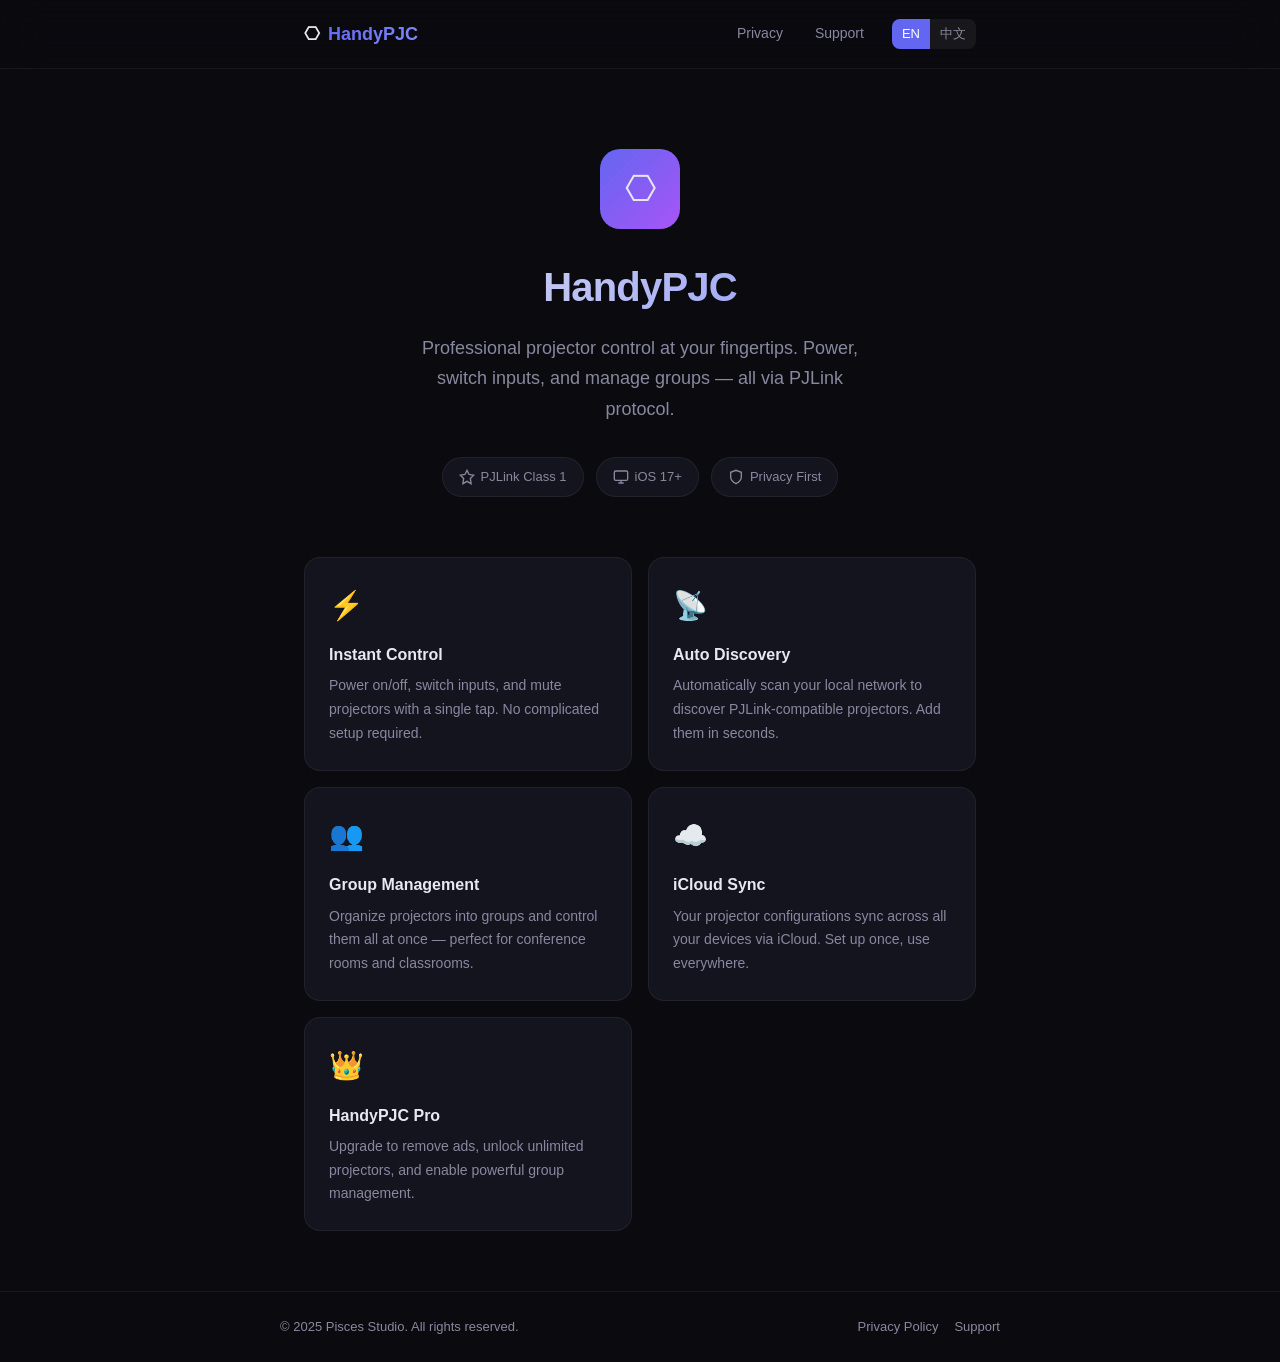
==== index.html @ 9011bc37 "first commit" ====
<!DOCTYPE html>
<html lang="en">
<head>
    <meta charset="UTF-8">
    <meta name="viewport" content="width=device-width, initial-scale=1.0">
    <title>HandyPJC — Professional Projector Control</title>
    <meta name="description" content="HandyPJC is a professional iOS app for controlling PJLink projectors. Manage power, inputs, and groups from your iPhone or iPad.">
    <link rel="stylesheet" href="style.css">
</head>
<body>

<nav class="nav">
    <div class="nav-inner">
        <a href="index.html" class="nav-logo">⎔ <span>HandyPJC</span></a>
        <div class="nav-links">
            <a href="privacy.html" id="nav-privacy">Privacy</a>
            <a href="support.html" id="nav-support">Support</a>
            <div class="lang-switch">
                <a href="#" class="active" onclick="setLang('en')">EN</a>
                <a href="#" onclick="setLang('zh')">中文</a>
            </div>
        </div>
    </div>
</nav>

<section class="hero">
    <div class="hero-icon">⎔</div>
    <h1 id="hero-title">HandyPJC</h1>
    <p id="hero-sub">Professional projector control at your fingertips. Power, switch inputs, and manage groups — all via PJLink protocol.</p>
    <div class="badge-row">
        <div class="badge">
            <svg viewBox="0 0 24 24" fill="none" stroke="currentColor" stroke-width="2"><path d="M12 2l3.09 6.26L22 9.27l-5 4.87L18.18 22 12 18.56 5.82 22 7 14.14l-5-4.87 6.91-1.01z"/></svg>
            <span>PJLink Class 1</span>
        </div>
        <div class="badge">
            <svg viewBox="0 0 24 24" fill="none" stroke="currentColor" stroke-width="2"><rect x="2" y="3" width="20" height="14" rx="2"/><path d="M8 21h8m-4-4v4"/></svg>
            <span id="badge-ios">iOS 17+</span>
        </div>
        <div class="badge">
            <svg viewBox="0 0 24 24" fill="none" stroke="currentColor" stroke-width="2"><path d="M12 22s8-4 8-10V5l-8-3-8 3v7c0 6 8 10 8 10z"/></svg>
            <span id="badge-privacy">Privacy First</span>
        </div>
    </div>
</section>

<section class="features">
    <div class="feature-card">
        <div class="icon">⚡</div>
        <h3 id="f1-title">Instant Control</h3>
        <p id="f1-desc">Power on/off, switch inputs, and mute projectors with a single tap. No complicated setup required.</p>
    </div>
    <div class="feature-card">
        <div class="icon">📡</div>
        <h3 id="f2-title">Auto Discovery</h3>
        <p id="f2-desc">Automatically scan your local network to discover PJLink-compatible projectors. Add them in seconds.</p>
    </div>
    <div class="feature-card">
        <div class="icon">👥</div>
        <h3 id="f3-title">Group Management</h3>
        <p id="f3-desc">Organize projectors into groups and control them all at once — perfect for conference rooms and classrooms.</p>
    </div>
    <div class="feature-card">
        <div class="icon">☁️</div>
        <h3 id="f4-title">iCloud Sync</h3>
        <p id="f4-desc">Your projector configurations sync across all your devices via iCloud. Set up once, use everywhere.</p>
    </div>
    <div class="feature-card">
        <div class="icon">👑</div>
        <h3 id="f5-title">HandyPJC Pro</h3>
        <p id="f5-desc">Upgrade to remove ads, unlock unlimited projectors, and enable powerful group management.</p>
    </div>
</section>

<footer class="footer">
    <div class="footer-inner">
        <span>© 2025 Pisces Studio. All rights reserved.</span>
        <div class="footer-links">
            <a href="privacy.html" id="footer-privacy">Privacy Policy</a>
            <a href="support.html" id="footer-support">Support</a>
        </div>
    </div>
</footer>

<script>
const i18n = {
    en: {
        'nav-privacy': 'Privacy',
        'nav-support': 'Support',
        'hero-title': 'HandyPJC',
        'hero-sub': 'Professional projector control at your fingertips. Power, switch inputs, and manage groups — all via PJLink protocol.',
        'badge-privacy': 'Privacy First',
        'f1-title': 'Instant Control',
        'f1-desc': 'Power on/off, switch inputs, and mute projectors with a single tap. No complicated setup required.',
        'f2-title': 'Auto Discovery',
        'f2-desc': 'Automatically scan your local network to discover PJLink-compatible projectors. Add them in seconds.',
        'f3-title': 'Group Management',
        'f3-desc': 'Organize projectors into groups and control them all at once — perfect for conference rooms and classrooms.',
        'f4-title': 'iCloud Sync',
        'f4-desc': 'Your projector configurations sync across all your devices via iCloud. Set up once, use everywhere.',
        'f5-title': 'HandyPJC Pro',
        'f5-desc': 'Upgrade to remove ads, unlock unlimited projectors, and enable powerful group management.',
        'footer-privacy': 'Privacy Policy',
        'footer-support': 'Support'
    },
    zh: {
        'nav-privacy': '隱私權',
        'nav-support': '支援',
        'hero-title': '掌中投控',
        'hero-sub': '專業的投影機遙控工具，輕鬆操控電源、切換訊號源、管理群組——全面支援 PJLink 協定。',
        'badge-privacy': '隱私優先',
        'f1-title': '即時控制',
        'f1-desc': '一鍵開關電源、切換訊號源、靜音投影機，無需繁複設定。',
        'f2-title': '自動探索',
        'f2-desc': '自動掃描區域網路，探索相容 PJLink 的投影機，數秒內即可新增。',
        'f3-title': '群組管理',
        'f3-desc': '將投影機分組管理，一次操控全部——會議室與教室的最佳選擇。',
        'f4-title': 'iCloud 同步',
        'f4-desc': '您的投影機設定透過 iCloud 在所有裝置間同步。設定一次，隨處使用。',
        'f5-title': '掌中投控 Pro',
        'f5-desc': '升級以移除廣告、解鎖無限投影機，並啟用強大的群組管理功能。',
        'footer-privacy': '隱私權政策',
        'footer-support': '支援'
    }
};

function setLang(lang) {
    const data = i18n[lang];
    for (const [id, text] of Object.entries(data)) {
        const el = document.getElementById(id);
        if (el) el.textContent = text;
    }
    document.querySelectorAll('.lang-switch a').forEach(a => a.classList.remove('active'));
    document.querySelector(`.lang-switch a[onclick="setLang('${lang}')"]`).classList.add('active');
    document.documentElement.lang = lang === 'zh' ? 'zh-Hant' : 'en';
    localStorage.setItem('lang', lang);
}

// Auto-detect language
(function() {
    const saved = localStorage.getItem('lang');
    if (saved) { setLang(saved); return; }
    const browserLang = navigator.language || navigator.userLanguage;
    if (browserLang && browserLang.startsWith('zh')) setLang('zh');
})();
</script>
</body>
</html>
---- style.css ----
:root {
  --bg: #0a0a0f;
  --bg-card: #14141f;
  --bg-card-hover: #1a1a2a;
  --text: #e8e8f0;
  --text-secondary: #8888a0;
  --accent: #6366f1;
  --accent-light: #818cf8;
  --border: rgba(255,255,255,0.06);
  --radius: 16px;
  --max-w: 720px;
}

* { margin: 0; padding: 0; box-sizing: border-box; }

body {
  font-family: -apple-system, BlinkMacSystemFont, 'SF Pro Text', 'Helvetica Neue', sans-serif;
  background: var(--bg);
  color: var(--text);
  line-height: 1.7;
  -webkit-font-smoothing: antialiased;
}

/* Navigation */
.nav {
  position: sticky;
  top: 0;
  z-index: 100;
  backdrop-filter: blur(20px);
  -webkit-backdrop-filter: blur(20px);
  background: rgba(10,10,15,0.8);
  border-bottom: 1px solid var(--border);
}

.nav-inner {
  max-width: var(--max-w);
  margin: 0 auto;
  padding: 16px 24px;
  display: flex;
  justify-content: space-between;
  align-items: center;
}

.nav-logo {
  font-size: 18px;
  font-weight: 700;
  color: var(--text);
  text-decoration: none;
  display: flex;
  align-items: center;
  gap: 8px;
}

.nav-logo span {
  background: linear-gradient(135deg, var(--accent), var(--accent-light));
  -webkit-background-clip: text;
  -webkit-text-fill-color: transparent;
}

.nav-links {
  display: flex;
  gap: 8px;
  align-items: center;
}

.nav-links a {
  color: var(--text-secondary);
  text-decoration: none;
  font-size: 14px;
  padding: 6px 12px;
  border-radius: 8px;
  transition: all 0.2s;
}

.nav-links a:hover, .nav-links a.active {
  color: var(--text);
  background: rgba(255,255,255,0.06);
}

.lang-switch {
  display: inline-flex;
  background: rgba(255,255,255,0.06);
  border-radius: 8px;
  overflow: hidden;
  margin-left: 8px;
}

.lang-switch a {
  padding: 4px 10px !important;
  font-size: 13px !important;
  border-radius: 0 !important;
  margin: 0;
}

.lang-switch a.active {
  background: var(--accent) !important;
  color: white !important;
}

/* Hero */
.hero {
  text-align: center;
  padding: 80px 24px 60px;
  max-width: var(--max-w);
  margin: 0 auto;
}

.hero-icon {
  width: 80px;
  height: 80px;
  border-radius: 20px;
  background: linear-gradient(135deg, var(--accent), #a855f7);
  display: flex;
  align-items: center;
  justify-content: center;
  margin: 0 auto 24px;
  font-size: 36px;
}

.hero h1 {
  font-size: 40px;
  font-weight: 800;
  letter-spacing: -0.02em;
  margin-bottom: 12px;
  background: linear-gradient(135deg, var(--text), var(--accent-light));
  -webkit-background-clip: text;
  -webkit-text-fill-color: transparent;
}

.hero p {
  font-size: 18px;
  color: var(--text-secondary);
  max-width: 480px;
  margin: 0 auto;
}

.badge-row {
  display: flex;
  gap: 12px;
  justify-content: center;
  margin-top: 32px;
}

.badge {
  display: inline-flex;
  align-items: center;
  gap: 6px;
  padding: 8px 16px;
  background: var(--bg-card);
  border: 1px solid var(--border);
  border-radius: 24px;
  font-size: 13px;
  color: var(--text-secondary);
}

.badge svg {
  width: 16px;
  height: 16px;
}

/* Features */
.features {
  max-width: var(--max-w);
  margin: 0 auto;
  padding: 0 24px 60px;
  display: grid;
  grid-template-columns: 1fr 1fr;
  gap: 16px;
}

.feature-card {
  padding: 24px;
  background: var(--bg-card);
  border: 1px solid var(--border);
  border-radius: var(--radius);
  transition: background 0.2s;
}

.feature-card:hover {
  background: var(--bg-card-hover);
}

.feature-card .icon {
  font-size: 28px;
  margin-bottom: 12px;
}

.feature-card h3 {
  font-size: 16px;
  font-weight: 600;
  margin-bottom: 6px;
}

.feature-card p {
  font-size: 14px;
  color: var(--text-secondary);
}

/* Content Pages */
.content {
  max-width: var(--max-w);
  margin: 0 auto;
  padding: 48px 24px 80px;
}

.content h1 {
  font-size: 32px;
  font-weight: 800;
  margin-bottom: 8px;
}

.content .updated {
  color: var(--text-secondary);
  font-size: 14px;
  margin-bottom: 40px;
}

.content h2 {
  font-size: 20px;
  font-weight: 700;
  margin: 36px 0 12px;
  padding-top: 12px;
}

.content p, .content li {
  color: var(--text-secondary);
  margin-bottom: 12px;
}

.content ul {
  padding-left: 20px;
  margin-bottom: 16px;
}

.content a {
  color: var(--accent-light);
  text-decoration: none;
}

.content a:hover {
  text-decoration: underline;
}

/* Support Page */
.support-grid {
  display: grid;
  grid-template-columns: 1fr 1fr;
  gap: 16px;
  margin: 32px 0;
}

.support-card {
  padding: 28px 24px;
  background: var(--bg-card);
  border: 1px solid var(--border);
  border-radius: var(--radius);
  text-align: center;
  transition: all 0.2s;
}

.support-card:hover {
  background: var(--bg-card-hover);
  border-color: rgba(99,102,241,0.3);
}

.support-card .icon {
  font-size: 32px;
  margin-bottom: 12px;
}

.support-card h3 {
  font-size: 16px;
  font-weight: 600;
  margin-bottom: 6px;
}

.support-card p {
  font-size: 14px;
  color: var(--text-secondary);
}

.support-card a {
  color: var(--accent-light);
  text-decoration: none;
  font-size: 14px;
}

.faq-item {
  padding: 24px;
  background: var(--bg-card);
  border: 1px solid var(--border);
  border-radius: var(--radius);
  margin-bottom: 12px;
}

.faq-item h3 {
  font-size: 16px;
  font-weight: 600;
  margin-bottom: 8px;
}

.faq-item p {
  font-size: 14px;
  color: var(--text-secondary);
  margin: 0;
}

/* Footer */
.footer {
  border-top: 1px solid var(--border);
  padding: 24px;
  text-align: center;
}

.footer-inner {
  max-width: var(--max-w);
  margin: 0 auto;
  display: flex;
  justify-content: space-between;
  align-items: center;
  font-size: 13px;
  color: var(--text-secondary);
}

.footer-links {
  display: flex;
  gap: 16px;
}

.footer-links a {
  color: var(--text-secondary);
  text-decoration: none;
}

.footer-links a:hover {
  color: var(--text);
}

/* Responsive */
@media (max-width: 600px) {
  .hero h1 { font-size: 28px; }
  .features { grid-template-columns: 1fr; }
  .support-grid { grid-template-columns: 1fr; }
  .footer-inner { flex-direction: column; gap: 12px; }
  .nav-links a:not(.lang-switch a) { display: none; }
}
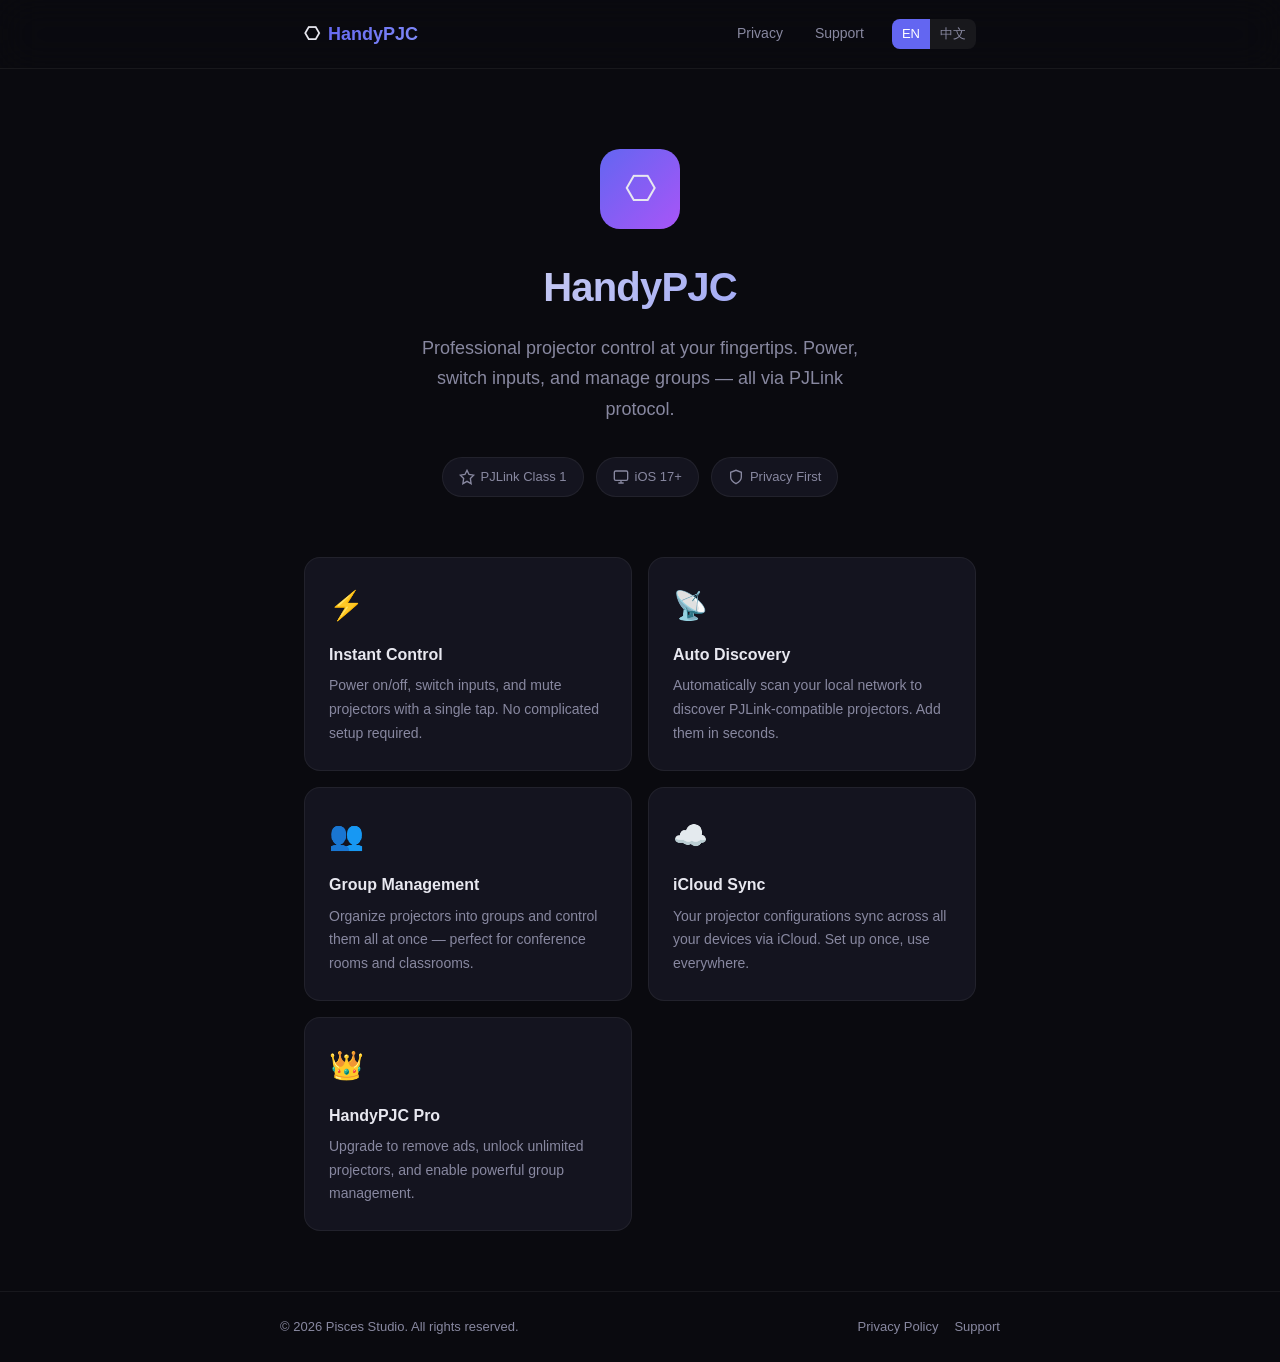
==== commit 8e3f744e: "Update to 2026" ====
--- a/index.html
+++ b/index.html
@@ -73,7 +73,7 @@
 
 <footer class="footer">
     <div class="footer-inner">
-        <span>© 2025 Pisces Studio. All rights reserved.</span>
+        <span>© 2026 Pisces Studio. All rights reserved.</span>
         <div class="footer-links">
             <a href="privacy.html" id="footer-privacy">Privacy Policy</a>
             <a href="support.html" id="footer-support">Support</a>
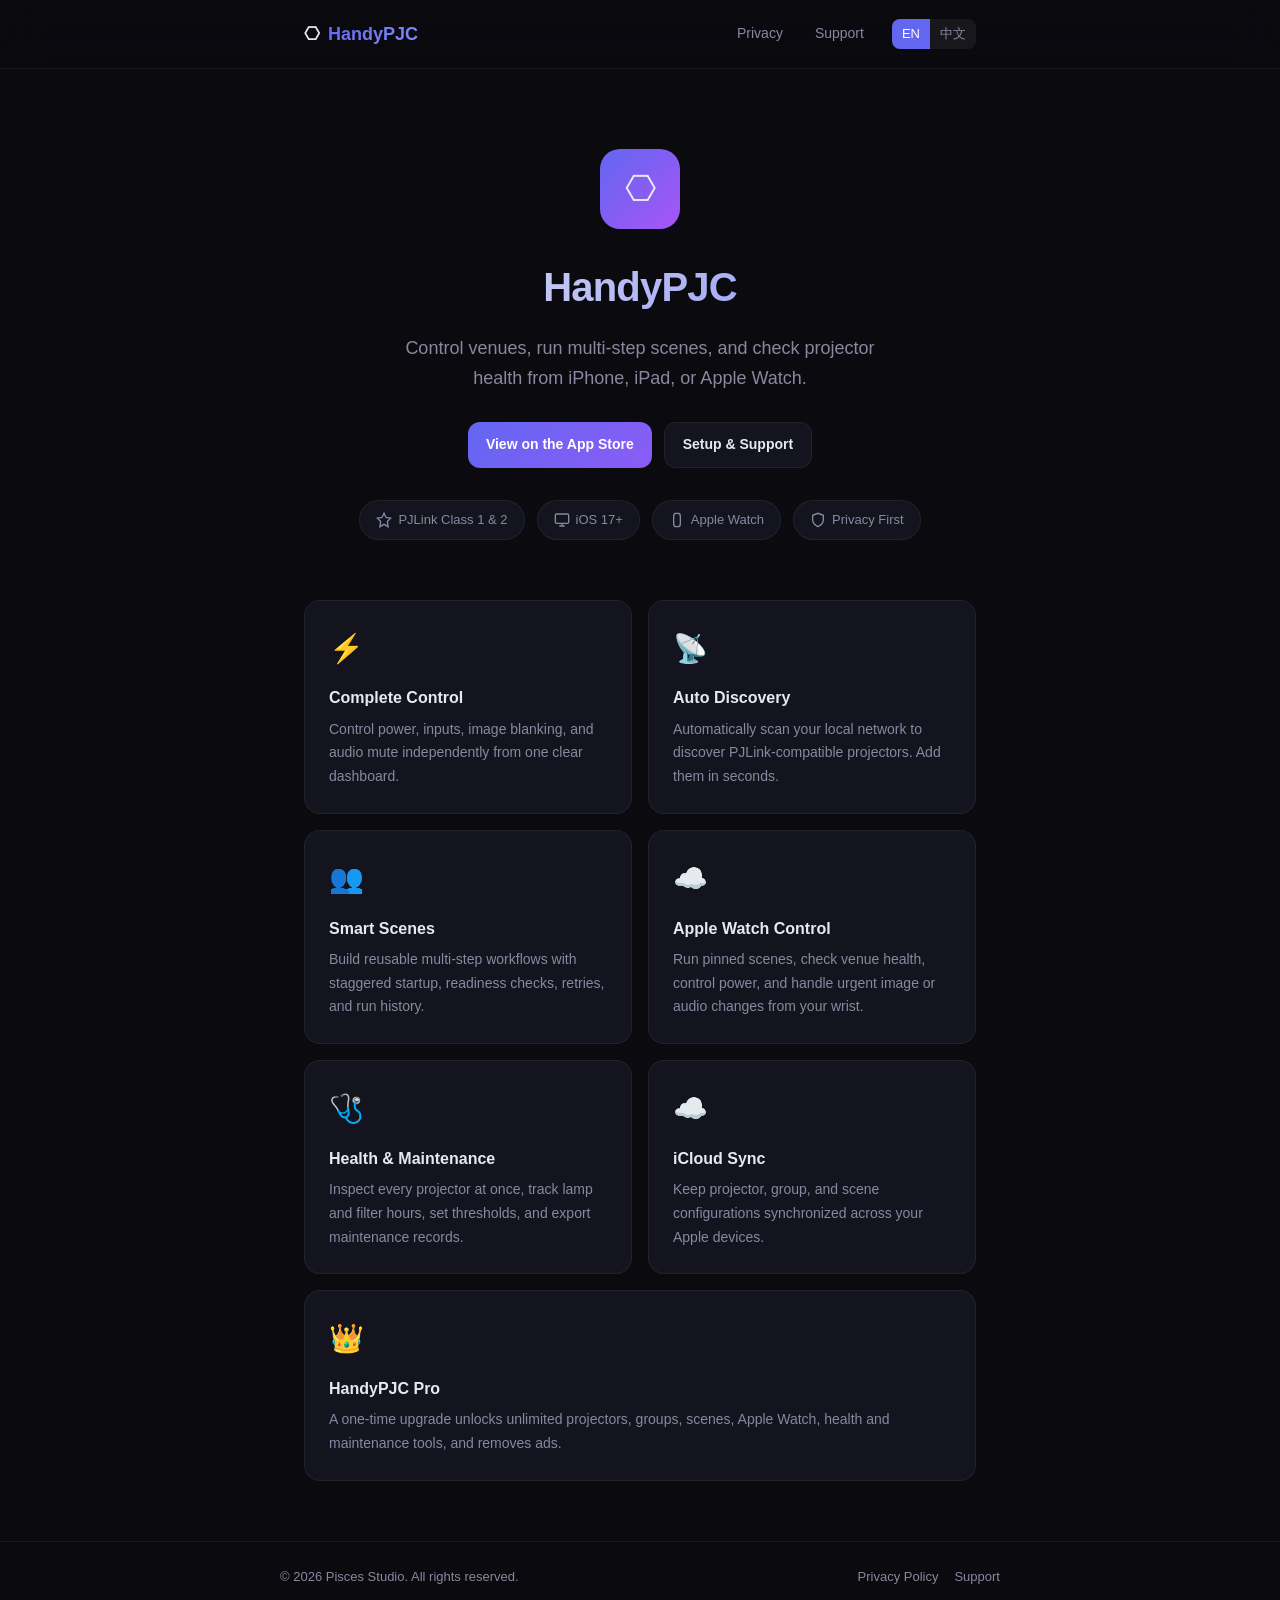
==== commit b3d5ed5d: "docs: update support site for version 3.0" ====
--- a/index.html
+++ b/index.html
@@ -4,14 +4,14 @@
     <meta charset="UTF-8">
     <meta name="viewport" content="width=device-width, initial-scale=1.0">
     <title>HandyPJC — Professional Projector Control</title>
-    <meta name="description" content="HandyPJC is a professional iOS app for controlling PJLink projectors. Manage power, inputs, and groups from your iPhone or iPad.">
+    <meta name="description" content="HandyPJC is a professional PJLink projector control app for iPhone, iPad, and Apple Watch, with scenes, health checks, and maintenance tools.">
     <link rel="stylesheet" href="style.css">
 </head>
 <body>
 
 <nav class="nav">
     <div class="nav-inner">
-        <a href="index.html" class="nav-logo">⎔ <span>HandyPJC</span></a>
+        <a href="index.html" class="nav-logo">⎔ <span id="nav-name">HandyPJC</span></a>
         <div class="nav-links">
             <a href="privacy.html" id="nav-privacy">Privacy</a>
             <a href="support.html" id="nav-support">Support</a>
@@ -26,15 +26,23 @@
 <section class="hero">
     <div class="hero-icon">⎔</div>
     <h1 id="hero-title">HandyPJC</h1>
-    <p id="hero-sub">Professional projector control at your fingertips. Power, switch inputs, and manage groups — all via PJLink protocol.</p>
+    <p id="hero-sub">Control venues, run multi-step scenes, and check projector health from iPhone, iPad, or Apple Watch.</p>
+    <div class="hero-actions">
+        <a class="primary-button" href="https://apps.apple.com/app/id1540087282" target="_blank" rel="noopener noreferrer" id="download-button">View on the App Store</a>
+        <a class="secondary-button" href="support.html" id="learn-button">Setup &amp; Support</a>
+    </div>
     <div class="badge-row">
         <div class="badge">
             <svg viewBox="0 0 24 24" fill="none" stroke="currentColor" stroke-width="2"><path d="M12 2l3.09 6.26L22 9.27l-5 4.87L18.18 22 12 18.56 5.82 22 7 14.14l-5-4.87 6.91-1.01z"/></svg>
-            <span>PJLink Class 1</span>
+            <span>PJLink Class 1 &amp; 2</span>
         </div>
         <div class="badge">
             <svg viewBox="0 0 24 24" fill="none" stroke="currentColor" stroke-width="2"><rect x="2" y="3" width="20" height="14" rx="2"/><path d="M8 21h8m-4-4v4"/></svg>
             <span id="badge-ios">iOS 17+</span>
+        </div>
+        <div class="badge">
+            <svg viewBox="0 0 24 24" fill="none" stroke="currentColor" stroke-width="2"><rect x="7" y="2" width="10" height="20" rx="4"/><path d="M9 2V1m6 1V1M9 22v1m6-1v1"/></svg>
+            <span id="badge-watch">Apple Watch</span>
         </div>
         <div class="badge">
             <svg viewBox="0 0 24 24" fill="none" stroke="currentColor" stroke-width="2"><path d="M12 22s8-4 8-10V5l-8-3-8 3v7c0 6 8 10 8 10z"/></svg>
@@ -46,8 +54,8 @@
 <section class="features">
     <div class="feature-card">
         <div class="icon">⚡</div>
-        <h3 id="f1-title">Instant Control</h3>
-        <p id="f1-desc">Power on/off, switch inputs, and mute projectors with a single tap. No complicated setup required.</p>
+        <h3 id="f1-title">Complete Control</h3>
+        <p id="f1-desc">Control power, inputs, image blanking, and audio mute independently from one clear dashboard.</p>
     </div>
     <div class="feature-card">
         <div class="icon">📡</div>
@@ -56,18 +64,28 @@
     </div>
     <div class="feature-card">
         <div class="icon">👥</div>
-        <h3 id="f3-title">Group Management</h3>
-        <p id="f3-desc">Organize projectors into groups and control them all at once — perfect for conference rooms and classrooms.</p>
+        <h3 id="f3-title">Smart Scenes</h3>
+        <p id="f3-desc">Build reusable multi-step workflows with staggered startup, readiness checks, retries, and run history.</p>
     </div>
     <div class="feature-card">
         <div class="icon">☁️</div>
-        <h3 id="f4-title">iCloud Sync</h3>
-        <p id="f4-desc">Your projector configurations sync across all your devices via iCloud. Set up once, use everywhere.</p>
+        <h3 id="f4-title">Apple Watch Control</h3>
+        <p id="f4-desc">Run pinned scenes, check venue health, control power, and handle urgent image or audio changes from your wrist.</p>
     </div>
     <div class="feature-card">
+        <div class="icon">🩺</div>
+        <h3 id="f5-title">Health &amp; Maintenance</h3>
+        <p id="f5-desc">Inspect every projector at once, track lamp and filter hours, set thresholds, and export maintenance records.</p>
+    </div>
+    <div class="feature-card">
+        <div class="icon">☁️</div>
+        <h3 id="f6-title">iCloud Sync</h3>
+        <p id="f6-desc">Keep projector, group, and scene configurations synchronized across your Apple devices.</p>
+    </div>
+    <div class="feature-card feature-card-wide">
         <div class="icon">👑</div>
-        <h3 id="f5-title">HandyPJC Pro</h3>
-        <p id="f5-desc">Upgrade to remove ads, unlock unlimited projectors, and enable powerful group management.</p>
+        <h3 id="f7-title">HandyPJC Pro</h3>
+        <p id="f7-desc">A one-time upgrade unlocks unlimited projectors, groups, scenes, Apple Watch, health and maintenance tools, and removes ads.</p>
     </div>
 </section>
 
@@ -86,38 +104,54 @@
     en: {
         'nav-privacy': 'Privacy',
         'nav-support': 'Support',
+        'nav-name': 'HandyPJC',
         'hero-title': 'HandyPJC',
-        'hero-sub': 'Professional projector control at your fingertips. Power, switch inputs, and manage groups — all via PJLink protocol.',
+        'hero-sub': 'Control venues, run multi-step scenes, and check projector health from iPhone, iPad, or Apple Watch.',
+        'download-button': 'View on the App Store',
+        'learn-button': 'Setup & Support',
+        'badge-watch': 'Apple Watch',
         'badge-privacy': 'Privacy First',
-        'f1-title': 'Instant Control',
-        'f1-desc': 'Power on/off, switch inputs, and mute projectors with a single tap. No complicated setup required.',
+        'f1-title': 'Complete Control',
+        'f1-desc': 'Control power, inputs, image blanking, and audio mute independently from one clear dashboard.',
         'f2-title': 'Auto Discovery',
         'f2-desc': 'Automatically scan your local network to discover PJLink-compatible projectors. Add them in seconds.',
-        'f3-title': 'Group Management',
-        'f3-desc': 'Organize projectors into groups and control them all at once — perfect for conference rooms and classrooms.',
-        'f4-title': 'iCloud Sync',
-        'f4-desc': 'Your projector configurations sync across all your devices via iCloud. Set up once, use everywhere.',
-        'f5-title': 'HandyPJC Pro',
-        'f5-desc': 'Upgrade to remove ads, unlock unlimited projectors, and enable powerful group management.',
+        'f3-title': 'Smart Scenes',
+        'f3-desc': 'Build reusable multi-step workflows with staggered startup, readiness checks, retries, and run history.',
+        'f4-title': 'Apple Watch Control',
+        'f4-desc': 'Run pinned scenes, check venue health, control power, and handle urgent image or audio changes from your wrist.',
+        'f5-title': 'Health & Maintenance',
+        'f5-desc': 'Inspect every projector at once, track lamp and filter hours, set thresholds, and export maintenance records.',
+        'f6-title': 'iCloud Sync',
+        'f6-desc': 'Keep projector, group, and scene configurations synchronized across your Apple devices.',
+        'f7-title': 'HandyPJC Pro',
+        'f7-desc': 'A one-time upgrade unlocks unlimited projectors, groups, scenes, Apple Watch, health and maintenance tools, and removes ads.',
         'footer-privacy': 'Privacy Policy',
         'footer-support': 'Support'
     },
     zh: {
         'nav-privacy': '隱私權',
         'nav-support': '支援',
+        'nav-name': '掌中投控',
         'hero-title': '掌中投控',
-        'hero-sub': '專業的投影機遙控工具，輕鬆操控電源、切換訊號源、管理群組——全面支援 PJLink 協定。',
+        'hero-sub': '透過 iPhone、iPad 或 Apple Watch 控制場地、執行多步驟場景並掌握投影機健康狀態。',
+        'download-button': '前往 App Store',
+        'learn-button': '設定與支援',
+        'badge-watch': 'Apple Watch',
         'badge-privacy': '隱私優先',
-        'f1-title': '即時控制',
-        'f1-desc': '一鍵開關電源、切換訊號源、靜音投影機，無需繁複設定。',
+        'f1-title': '完整控制',
+        'f1-desc': '在清楚的控制介面中，分別控制電源、訊號來源、關閉影像及聲音靜音。',
         'f2-title': '自動探索',
         'f2-desc': '自動掃描區域網路，探索相容 PJLink 的投影機，數秒內即可新增。',
-        'f3-title': '群組管理',
-        'f3-desc': '將投影機分組管理，一次操控全部——會議室與教室的最佳選擇。',
-        'f4-title': 'iCloud 同步',
-        'f4-desc': '您的投影機設定透過 iCloud 在所有裝置間同步。設定一次，隨處使用。',
-        'f5-title': '掌中投控 Pro',
-        'f5-desc': '升級以移除廣告、解鎖無限投影機，並啟用強大的群組管理功能。',
+        'f3-title': '智慧場景',
+        'f3-desc': '建立可重複使用的多步驟流程，支援分批啟動、就緒確認、失敗重試及執行紀錄。',
+        'f4-title': 'Apple Watch 控制',
+        'f4-desc': '從手腕執行置頂場景、查看場地健康、控制電源，並處理緊急影像或聲音切換。',
+        'f5-title': '健康與維護',
+        'f5-desc': '一次巡檢所有投影機，追蹤燈泡與濾網時數、設定門檻並匯出維護紀錄。',
+        'f6-title': 'iCloud 同步',
+        'f6-desc': '在 Apple 裝置間同步投影機、群組與場景設定。',
+        'f7-title': '掌中投控 Pro',
+        'f7-desc': '一次性升級即可解鎖無限投影機、群組、場景、Apple Watch、健康與維護工具，並移除廣告。',
         'footer-privacy': '隱私權政策',
         'footer-support': '支援'
     }
--- a/style.css
+++ b/style.css
@@ -134,8 +134,46 @@
   margin: 0 auto;
 }
 
+.hero-actions {
+  display: flex;
+  justify-content: center;
+  gap: 12px;
+  margin-top: 28px;
+}
+
+.primary-button,
+.secondary-button {
+  display: inline-flex;
+  align-items: center;
+  justify-content: center;
+  min-height: 44px;
+  padding: 10px 18px;
+  border-radius: 12px;
+  font-size: 14px;
+  font-weight: 650;
+  text-decoration: none;
+  transition: transform 0.2s, background 0.2s;
+}
+
+.primary-button {
+  color: white;
+  background: linear-gradient(135deg, var(--accent), #8b5cf6);
+}
+
+.secondary-button {
+  color: var(--text);
+  background: var(--bg-card);
+  border: 1px solid var(--border);
+}
+
+.primary-button:hover,
+.secondary-button:hover {
+  transform: translateY(-1px);
+}
+
 .badge-row {
   display: flex;
+  flex-wrap: wrap;
   gap: 12px;
   justify-content: center;
   margin-top: 32px;
@@ -196,6 +234,10 @@
   color: var(--text-secondary);
 }
 
+.feature-card-wide {
+  grid-column: 1 / -1;
+}
+
 /* Content Pages */
 .content {
   max-width: var(--max-w);
@@ -247,6 +289,32 @@
   grid-template-columns: 1fr 1fr;
   gap: 16px;
   margin: 32px 0;
+}
+
+.version-callout {
+  display: flex;
+  gap: 18px;
+  align-items: flex-start;
+  padding: 22px;
+  margin: 0 0 28px;
+  border: 1px solid rgba(99,102,241,0.35);
+  border-radius: var(--radius);
+  background: linear-gradient(135deg, rgba(99,102,241,0.15), rgba(168,85,247,0.08));
+}
+
+.version-callout p {
+  margin: 4px 0 0;
+  font-size: 14px;
+}
+
+.version-label {
+  flex: 0 0 auto;
+  padding: 4px 10px;
+  color: #fff;
+  background: var(--accent);
+  border-radius: 999px;
+  font-size: 12px;
+  font-weight: 700;
 }
 
 .support-card {
@@ -339,8 +407,13 @@
 /* Responsive */
 @media (max-width: 600px) {
   .hero h1 { font-size: 28px; }
+  .hero { padding-top: 56px; }
+  .hero-actions { flex-direction: column; }
+  .primary-button, .secondary-button { width: 100%; }
   .features { grid-template-columns: 1fr; }
+  .feature-card-wide { grid-column: auto; }
   .support-grid { grid-template-columns: 1fr; }
+  .version-callout { flex-direction: column; gap: 12px; }
   .footer-inner { flex-direction: column; gap: 12px; }
   .nav-links a:not(.lang-switch a) { display: none; }
 }
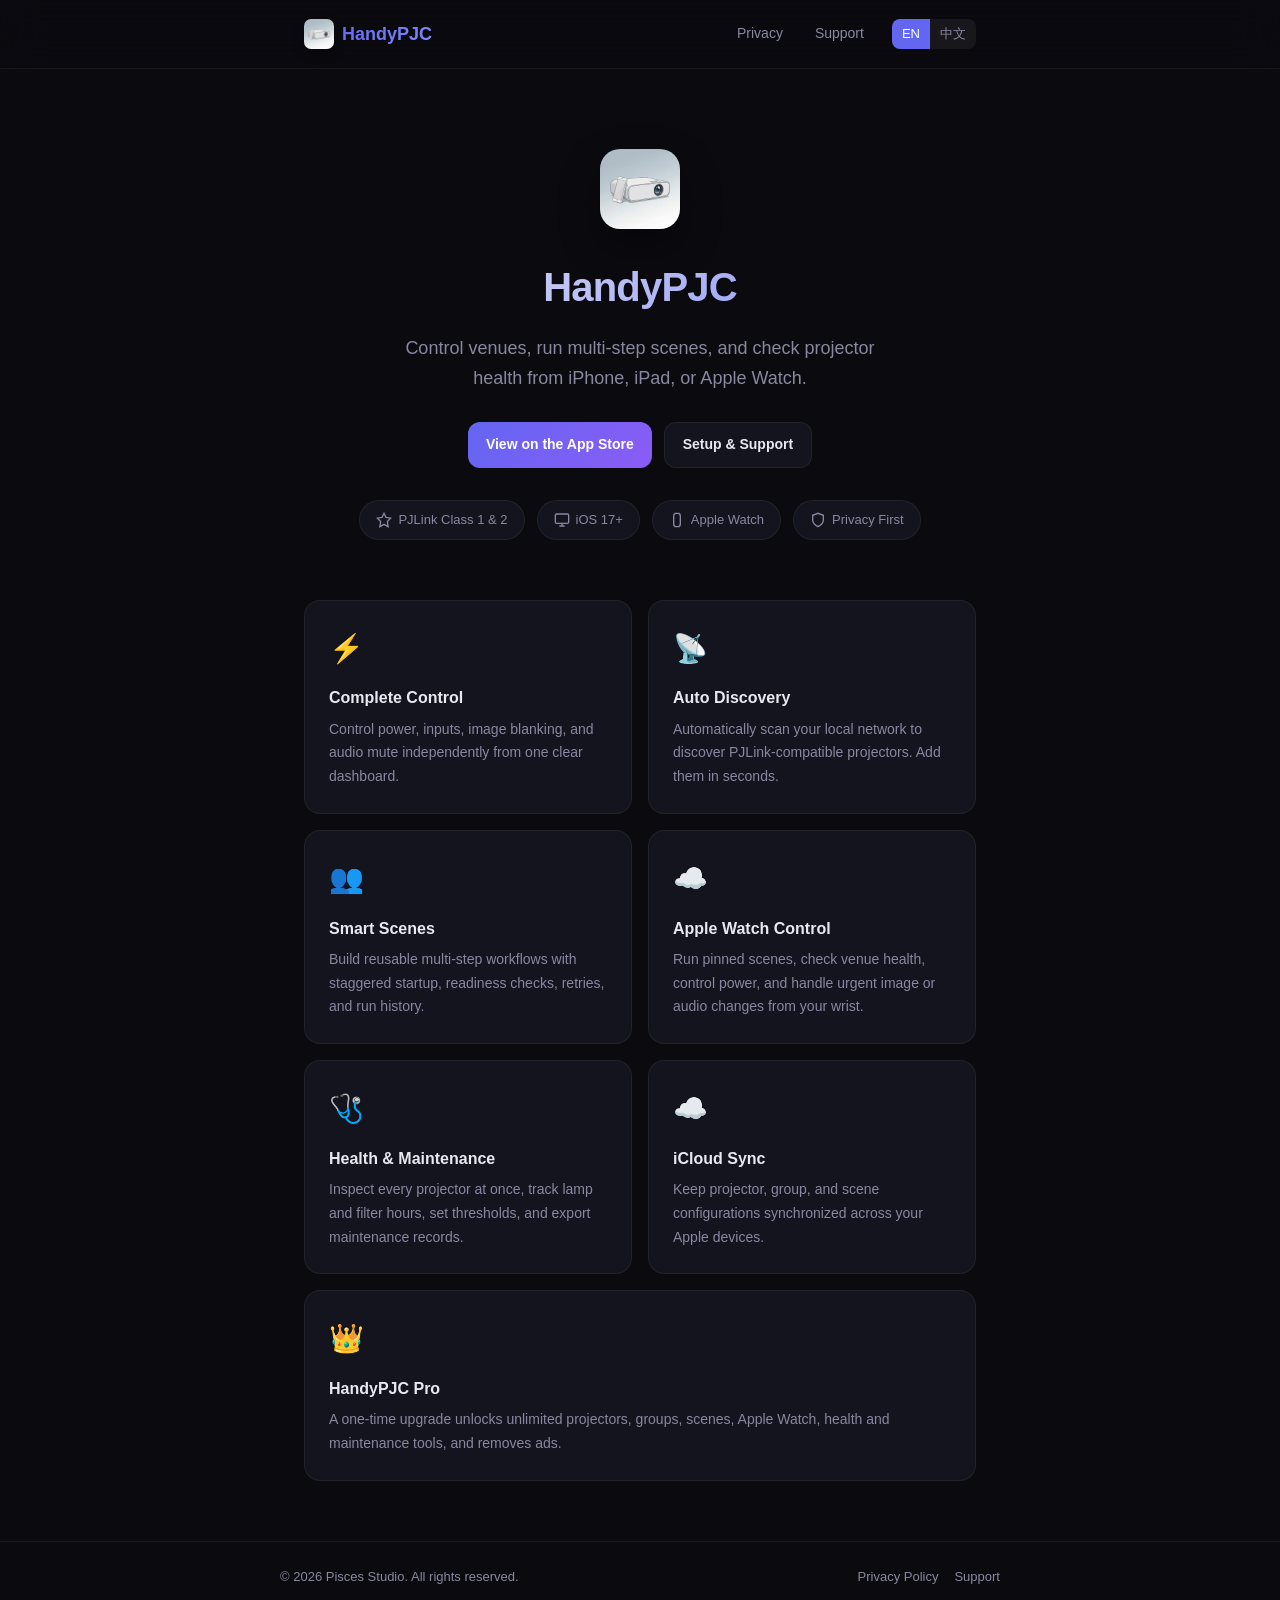
==== commit bf4729f0: "fix(site): use production app icon" ====
--- a/index.html
+++ b/index.html
@@ -5,13 +5,16 @@
     <meta name="viewport" content="width=device-width, initial-scale=1.0">
     <title>HandyPJC — Professional Projector Control</title>
     <meta name="description" content="HandyPJC is a professional PJLink projector control app for iPhone, iPad, and Apple Watch, with scenes, health checks, and maintenance tools.">
+    <meta property="og:image" content="assets/app-icon.png">
+    <link rel="icon" type="image/png" sizes="64x64" href="assets/favicon.png">
+    <link rel="apple-touch-icon" sizes="180x180" href="assets/apple-touch-icon.png">
     <link rel="stylesheet" href="style.css">
 </head>
 <body>
 
 <nav class="nav">
     <div class="nav-inner">
-        <a href="index.html" class="nav-logo">⎔ <span id="nav-name">HandyPJC</span></a>
+        <a href="index.html" class="nav-logo"><img src="assets/app-icon.png" alt="" class="nav-app-icon"> <span id="nav-name">HandyPJC</span></a>
         <div class="nav-links">
             <a href="privacy.html" id="nav-privacy">Privacy</a>
             <a href="support.html" id="nav-support">Support</a>
@@ -24,7 +27,7 @@
 </nav>
 
 <section class="hero">
-    <div class="hero-icon">⎔</div>
+    <img class="hero-icon" src="assets/app-icon.png" alt="HandyPJC app icon">
     <h1 id="hero-title">HandyPJC</h1>
     <p id="hero-sub">Control venues, run multi-step scenes, and check projector health from iPhone, iPad, or Apple Watch.</p>
     <div class="hero-actions">
--- a/style.css
+++ b/style.css
@@ -57,6 +57,14 @@
   -webkit-text-fill-color: transparent;
 }
 
+.nav-app-icon {
+  width: 30px;
+  height: 30px;
+  border-radius: 7px;
+  object-fit: cover;
+  box-shadow: 0 4px 12px rgba(0, 0, 0, 0.24);
+}
+
 .nav-links {
   display: flex;
   gap: 8px;
@@ -109,12 +117,10 @@
   width: 80px;
   height: 80px;
   border-radius: 20px;
-  background: linear-gradient(135deg, var(--accent), #a855f7);
-  display: flex;
-  align-items: center;
-  justify-content: center;
+  display: block;
   margin: 0 auto 24px;
-  font-size: 36px;
+  object-fit: cover;
+  box-shadow: 0 18px 42px rgba(0, 0, 0, 0.32);
 }
 
 .hero h1 {
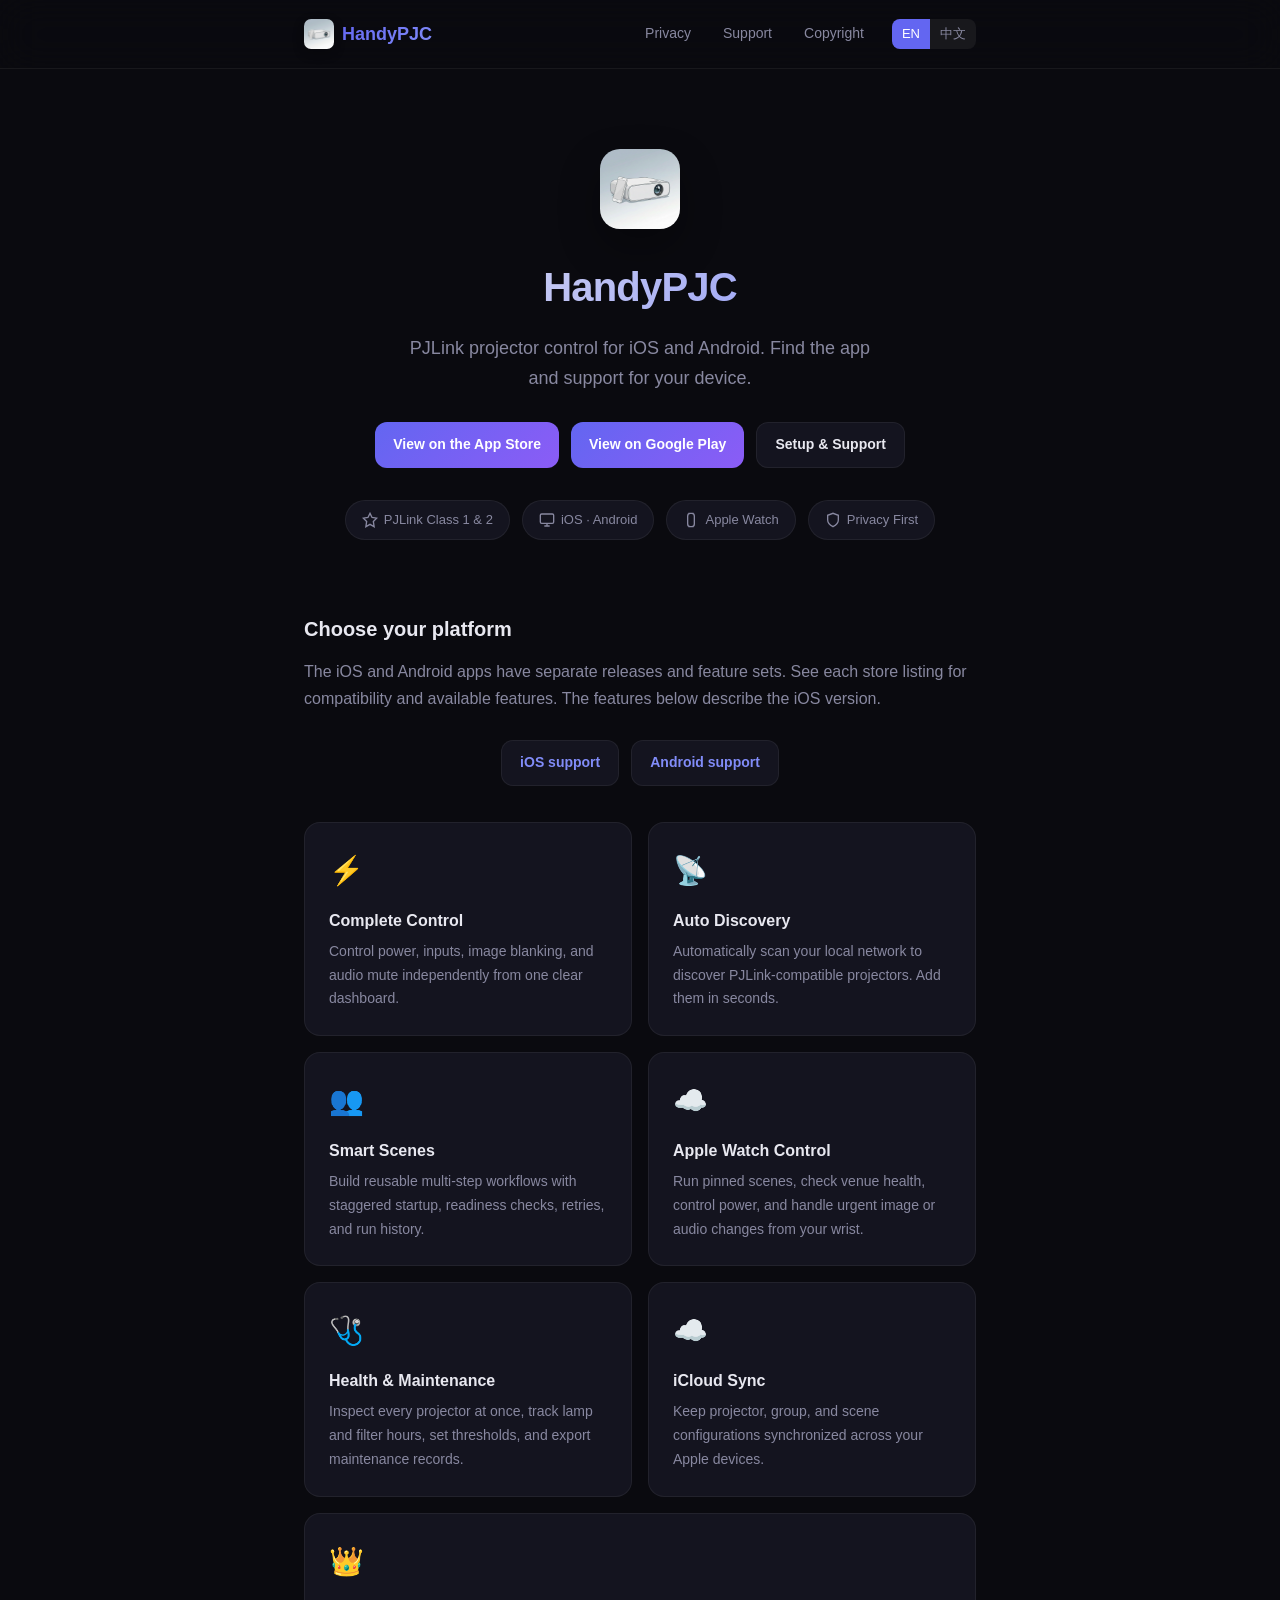
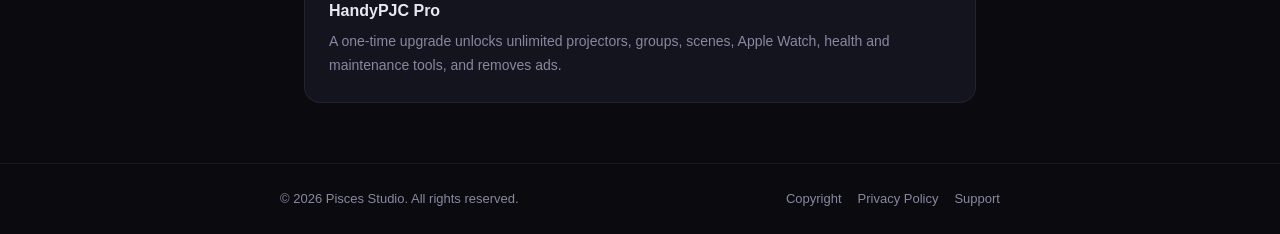
==== commit e73c1a78: "feat(site): add Android support and copyright" ====
--- a/index.html
+++ b/index.html
@@ -4,7 +4,7 @@
     <meta charset="UTF-8">
     <meta name="viewport" content="width=device-width, initial-scale=1.0">
     <title>HandyPJC — Professional Projector Control</title>
-    <meta name="description" content="HandyPJC is a professional PJLink projector control app for iPhone, iPad, and Apple Watch, with scenes, health checks, and maintenance tools.">
+    <meta name="description" content="HandyPJC projector control for iOS and Android. Download the app, get platform-specific support, and find copyright information.">
     <meta property="og:image" content="assets/app-icon.png">
     <link rel="icon" type="image/png" sizes="64x64" href="assets/favicon.png">
     <link rel="apple-touch-icon" sizes="180x180" href="assets/apple-touch-icon.png">
@@ -18,6 +18,7 @@
         <div class="nav-links">
             <a href="privacy.html" id="nav-privacy">Privacy</a>
             <a href="support.html" id="nav-support">Support</a>
+            <a href="copyright.html" id="nav-copyright">Copyright</a>
             <div class="lang-switch">
                 <a href="#" class="active" onclick="setLang('en')">EN</a>
                 <a href="#" onclick="setLang('zh')">中文</a>
@@ -29,9 +30,10 @@
 <section class="hero">
     <img class="hero-icon" src="assets/app-icon.png" alt="HandyPJC app icon">
     <h1 id="hero-title">HandyPJC</h1>
-    <p id="hero-sub">Control venues, run multi-step scenes, and check projector health from iPhone, iPad, or Apple Watch.</p>
+    <p id="hero-sub">PJLink projector control for iOS and Android. Find the app and support for your device.</p>
     <div class="hero-actions">
         <a class="primary-button" href="https://apps.apple.com/app/id1540087282" target="_blank" rel="noopener noreferrer" id="download-button">View on the App Store</a>
+        <a class="primary-button" href="https://play.google.com/store/apps/details?id=com.PiscesStudio.HandyPJC" target="_blank" rel="noopener noreferrer" id="android-download">View on Google Play</a>
         <a class="secondary-button" href="support.html" id="learn-button">Setup &amp; Support</a>
     </div>
     <div class="badge-row">
@@ -41,7 +43,7 @@
         </div>
         <div class="badge">
             <svg viewBox="0 0 24 24" fill="none" stroke="currentColor" stroke-width="2"><rect x="2" y="3" width="20" height="14" rx="2"/><path d="M8 21h8m-4-4v4"/></svg>
-            <span id="badge-ios">iOS 17+</span>
+            <span id="badge-ios">iOS · Android</span>
         </div>
         <div class="badge">
             <svg viewBox="0 0 24 24" fill="none" stroke="currentColor" stroke-width="2"><rect x="7" y="2" width="10" height="20" rx="4"/><path d="M9 2V1m6 1V1M9 22v1m6-1v1"/></svg>
@@ -54,7 +56,12 @@
     </div>
 </section>
 
-<section class="features">
+<section class="content platform-intro">
+    <h2 id="platform-heading">Choose your platform</h2>
+    <p id="platform-description">The iOS and Android apps have separate releases and feature sets. See each store listing for compatibility and available features. The features below describe the iOS version.</p>
+    <div class="hero-actions"><a class="secondary-button" href="support.html#ios" id="ios-help">iOS support</a><a class="secondary-button" href="support.html#android" id="android-help">Android support</a></div>
+</section>
+<section class="features" aria-label="iOS features">
     <div class="feature-card">
         <div class="icon">⚡</div>
         <h3 id="f1-title">Complete Control</h3>
@@ -96,6 +103,7 @@
     <div class="footer-inner">
         <span>© 2026 Pisces Studio. All rights reserved.</span>
         <div class="footer-links">
+            <a href="copyright.html" id="footer-copyright">Copyright</a>
             <a href="privacy.html" id="footer-privacy">Privacy Policy</a>
             <a href="support.html" id="footer-support">Support</a>
         </div>
@@ -105,13 +113,18 @@
 <script>
 const i18n = {
     en: {
+        'nav-copyright': 'Copyright', 'footer-copyright': 'Copyright',
         'nav-privacy': 'Privacy',
         'nav-support': 'Support',
         'nav-name': 'HandyPJC',
         'hero-title': 'HandyPJC',
-        'hero-sub': 'Control venues, run multi-step scenes, and check projector health from iPhone, iPad, or Apple Watch.',
+        'hero-sub': 'PJLink projector control for iOS and Android. Find the app and support for your device.',
         'download-button': 'View on the App Store',
         'learn-button': 'Setup & Support',
+        'android-download': 'View on Google Play',
+        'platform-heading': 'Choose your platform',
+        'platform-description': 'The iOS and Android apps have separate releases and feature sets. See each store listing for compatibility and available features. The features below describe the iOS version.',
+        'ios-help': 'iOS support', 'android-help': 'Android support',
         'badge-watch': 'Apple Watch',
         'badge-privacy': 'Privacy First',
         'f1-title': 'Complete Control',
@@ -132,13 +145,18 @@
         'footer-support': 'Support'
     },
     zh: {
+        'nav-copyright': '版權', 'footer-copyright': '版權聲明',
         'nav-privacy': '隱私權',
         'nav-support': '支援',
         'nav-name': '掌中投控',
         'hero-title': '掌中投控',
-        'hero-sub': '透過 iPhone、iPad 或 Apple Watch 控制場地、執行多步驟場景並掌握投影機健康狀態。',
+        'hero-sub': '適用於 iOS 與 Android 的 PJLink 投影機控制工具。在此下載 App，並查看對應平台的支援資訊。',
         'download-button': '前往 App Store',
         'learn-button': '設定與支援',
+        'android-download': '前往 Google Play',
+        'platform-heading': '選擇您的平台',
+        'platform-description': 'iOS 與 Android 版分別更新，功能可能不同。相容裝置與可用功能請以各平台商店說明為準。以下功能介紹適用於 iOS 版。',
+        'ios-help': 'iOS 支援', 'android-help': 'Android 支援',
         'badge-watch': 'Apple Watch',
         'badge-privacy': '隱私優先',
         'f1-title': '完整控制',
@@ -175,7 +193,7 @@
 // Auto-detect language
 (function() {
     const saved = localStorage.getItem('lang');
-    if (saved) { setLang(saved); return; }
+    if (saved === 'en' || saved === 'zh') { setLang(saved); return; }
     const browserLang = navigator.language || navigator.userLanguage;
     if (browserLang && browserLang.startsWith('zh')) setLang('zh');
 })();
--- a/style.css
+++ b/style.css
@@ -142,6 +142,7 @@
 
 .hero-actions {
   display: flex;
+  flex-wrap: wrap;
   justify-content: center;
   gap: 12px;
   margin-top: 28px;
@@ -421,5 +422,18 @@
   .support-grid { grid-template-columns: 1fr; }
   .version-callout { flex-direction: column; gap: 12px; }
   .footer-inner { flex-direction: column; gap: 12px; }
-  .nav-links a:not(.lang-switch a) { display: none; }
-}
+  .nav-inner { flex-wrap: wrap; gap: 12px; padding: 12px 16px; }
+  .nav-links { flex-wrap: wrap; gap: 4px; width: 100%; justify-content: space-between; }
+  .nav-links a { padding: 6px 8px; }
+  .lang-switch { margin-left: 0; }
+}
+
+/* Shared iOS / Android support */
+.platform-intro { padding-top: 0; padding-bottom: 36px; }
+.platform-intro h2 { margin-top: 0; }
+.platform-jumps { justify-content: flex-start; margin-bottom: 28px; }
+[data-platform] { scroll-margin-top: 140px; }
+.content code, .support-card a { overflow-wrap: anywhere; }
+.policy-scope { padding: 20px; border: 1px solid var(--border); border-radius: var(--radius); background: var(--bg-card); }
+.footer-links { flex-wrap: wrap; justify-content: center; }
+a:focus-visible { outline: 2px solid var(--accent-light); outline-offset: 4px; }
